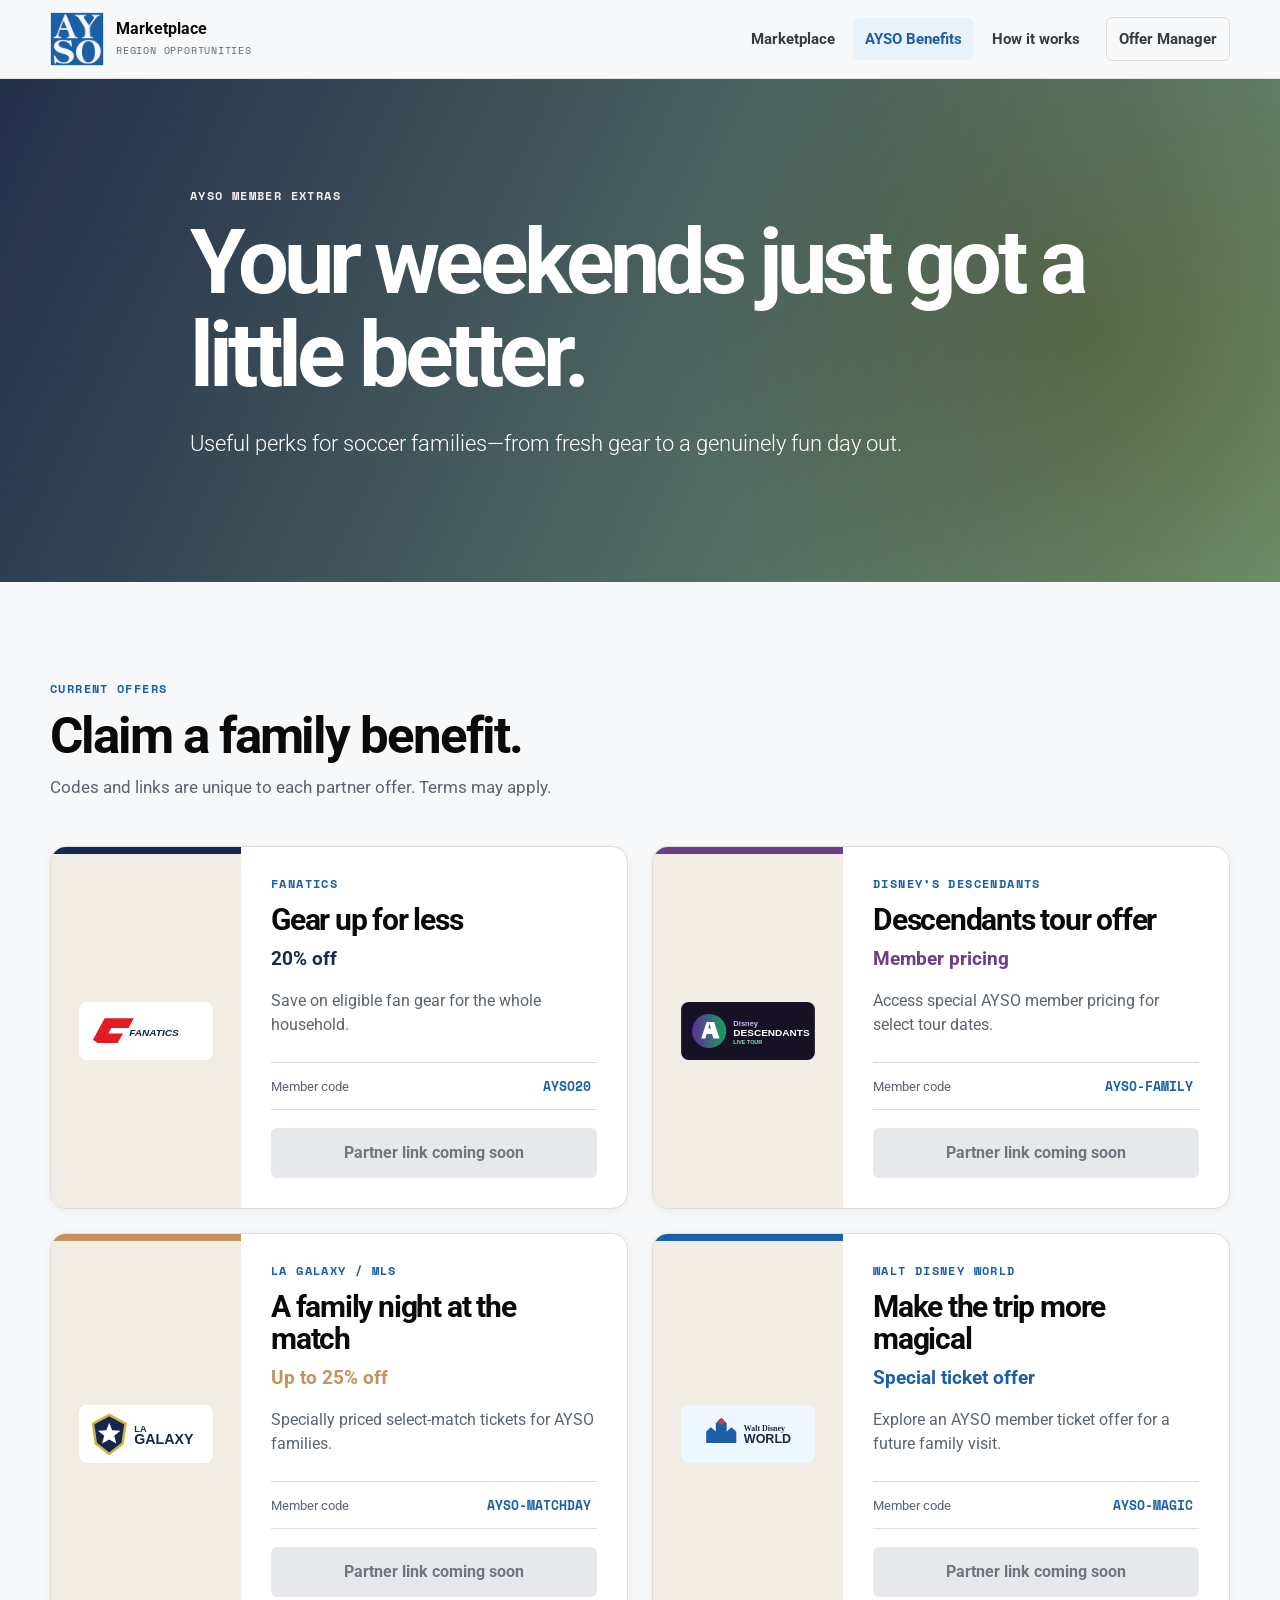
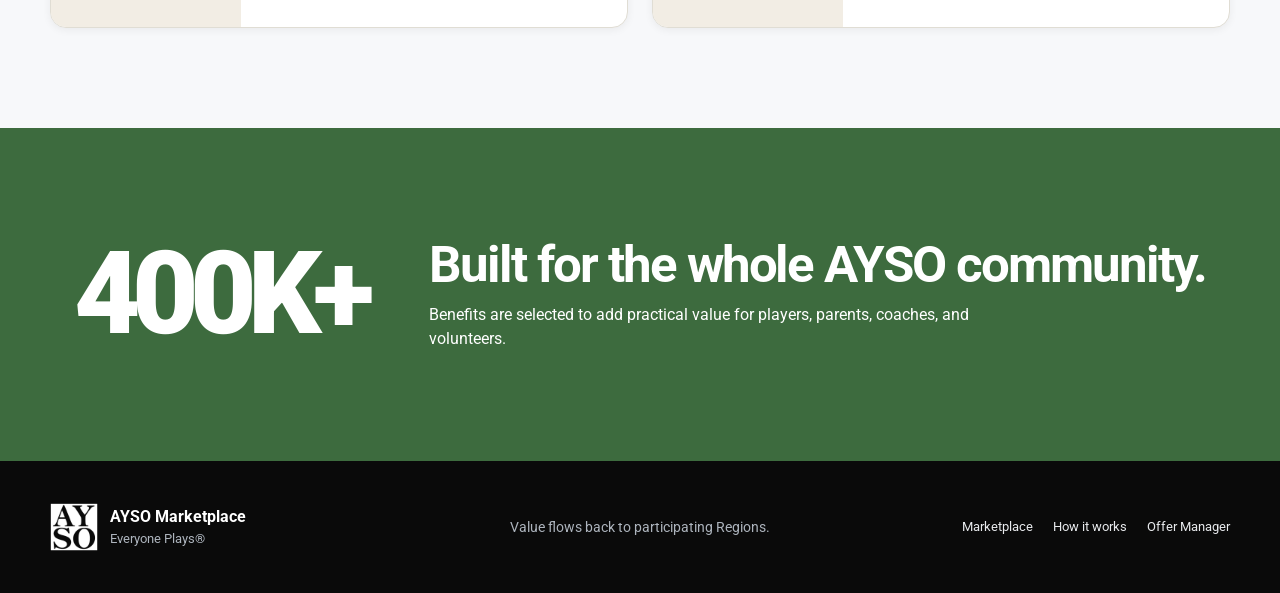
==== benefits.html @ 792e5c8b "Build final AYSO marketplace prototype" ====
<!doctype html>
<html lang="en">
  <head>
    <meta charset="UTF-8" />
    <meta name="viewport" content="width=device-width, initial-scale=1.0" />
    <meta name="description" content="AYSO member benefits for soccer families." />
    <title>AYSO Benefits</title>
    <link rel="preconnect" href="https://fonts.googleapis.com" />
    <link rel="preconnect" href="https://fonts.gstatic.com" crossorigin />
    <link href="https://fonts.googleapis.com/css2?family=Roboto:wght@300;400;500;700;900&family=Space+Mono:wght@400;700&display=swap" rel="stylesheet" />
    <link rel="stylesheet" href="styles.css" />
  </head>
  <body data-page="benefits">
    <a class="skip-link" href="#main">Skip to content</a>
    <header class="site-header"><div class="shell nav-shell">
      <a class="brand-lockup" href="index.html" aria-label="AYSO Marketplace home"><img src="assets/logos/ayso-square-heritage-blue-on-field-white-512.png" alt="AYSO" /><span><strong>Marketplace</strong><small>Region opportunities</small></span></a>
      <button class="menu-button" type="button" aria-label="Toggle navigation" aria-expanded="false">Menu</button>
      <nav class="main-nav" aria-label="Main navigation"><a href="index.html">Marketplace</a><a class="active" href="benefits.html">AYSO Benefits</a><a href="explainers.html">How it works</a><a class="admin-link" href="admin.html">Offer Manager</a></nav>
    </div></header>
    <main id="main">
      <section class="page-hero benefits-hero"><div class="shell narrow">
        <p class="utility-label light-label">AYSO member extras</p>
        <h1>Your weekends just got a little better.</h1>
        <p class="lead">Useful perks for soccer families—from fresh gear to a genuinely fun day out.</p>
      </div></section>
      <section class="content-section"><div class="shell">
        <div class="section-bar"><div><p class="utility-label">Current offers</p><h2>Claim a family benefit.</h2><p class="section-intro">Codes and links are unique to each partner offer. Terms may apply.</p></div></div>
        <div id="benefitGrid" class="benefit-grid"></div>
      </div></section>
      <section class="benefits-note"><div class="shell benefits-note-inner"><span class="big-number">400K+</span><div><h2>Built for the whole AYSO community.</h2><p>Benefits are selected to add practical value for players, parents, coaches, and volunteers.</p></div></div></section>
    </main>
    <footer class="site-footer"><div class="shell footer-grid"><div class="footer-brand"><img src="assets/logos/ayso-square-white-512.png" alt="" /><span><strong>AYSO Marketplace</strong><small>Everyone Plays®</small></span></div><p>Value flows back to participating Regions.</p><nav><a href="index.html">Marketplace</a><a href="explainers.html">How it works</a><a href="admin.html">Offer Manager</a></nav></div></footer>
    <script src="data.js"></script><script src="app.js"></script>
  </body>
</html>
---- styles.css ----
:root {
  --blue: #1b5fa7;
  --red: #d63a2f;
  --field-white: #f7f8fa;
  --black: #0a0a0a;
  --navy: #1a2744;
  --camel: #c4935a;
  --cream: #f2ede4;
  --gold: #d4a843;
  --grass: #3d6b3e;
  --muted: #5a6470;
  --divider: #e0ddd4;
  --card: #fff;
  --shadow-sm: 0 2px 8px rgba(10, 10, 10, .06);
  --shadow-lg: 0 22px 60px rgba(10, 10, 10, .14);
}

* { box-sizing: border-box; }
html { scroll-behavior: smooth; }
body { margin: 0; color: var(--black); background: var(--field-white); font-family: Roboto, "Helvetica Neue", Arial, sans-serif; line-height: 1.5; }
body.drawer-open { overflow: hidden; }
img { display: block; max-width: 100%; }
a { color: inherit; }
button, input, textarea, select { font: inherit; }
button, a { -webkit-tap-highlight-color: transparent; }
h1, h2, h3, p { margin-top: 0; }
h1, h2, h3 { line-height: 1.04; }
h1 { font-size: clamp(3rem, 7vw, 6rem); letter-spacing: -.055em; }
h2 { font-size: clamp(2rem, 4vw, 3.5rem); letter-spacing: -.04em; }
h3 { font-size: 1.5rem; letter-spacing: -.025em; }
.shell { width: min(1180px, calc(100% - 40px)); margin-inline: auto; }
.narrow { max-width: 900px; }
.skip-link { position: fixed; z-index: 100; top: 10px; left: 10px; padding: 10px 14px; color: white; background: var(--black); transform: translateY(-150%); }
.skip-link:focus { transform: none; }
.utility-label { margin-bottom: 12px; color: var(--blue); font: 700 .72rem/1.3 "Space Mono", monospace; letter-spacing: .12em; text-transform: uppercase; }
.light-label { color: var(--cream); }
.lead { max-width: 720px; font-size: clamp(1.15rem, 2vw, 1.35rem); font-weight: 300; line-height: 1.55; }
.section-intro { max-width: 610px; margin-bottom: 0; color: var(--muted); font-size: 1.05rem; }

.site-header { position: sticky; z-index: 50; top: 0; border-bottom: 1px solid rgba(224, 221, 212, .8); background: rgba(247, 248, 250, .94); backdrop-filter: blur(16px); }
.nav-shell { min-height: 78px; display: flex; align-items: center; justify-content: space-between; gap: 30px; }
.brand-lockup { display: inline-flex; align-items: center; gap: 12px; color: var(--black); text-decoration: none; }
.brand-lockup img { width: 54px; height: 54px; object-fit: contain; }
.brand-lockup span { display: grid; line-height: 1.05; }
.brand-lockup strong { font-size: 1.02rem; }
.brand-lockup small { margin-top: 6px; color: var(--muted); font: 400 .62rem "Space Mono", monospace; letter-spacing: .08em; text-transform: uppercase; }
.main-nav { display: flex; align-items: center; gap: 6px; }
.main-nav a { padding: 10px 12px; border-radius: 6px; color: #343b45; font-size: .92rem; font-weight: 700; text-decoration: none; }
.main-nav a:hover, .main-nav a.active { color: var(--blue); background: #e9f1f9; }
.main-nav .admin-link { margin-left: 8px; border: 1px solid var(--divider); }
.menu-button { display: none; border: 0; background: none; font-weight: 700; }

.market-hero { min-height: 620px; display: grid; align-items: center; color: white; background: linear-gradient(115deg, rgba(26,39,68,.98), rgba(27,95,167,.91)), radial-gradient(circle at 85% 20%, #6b8aa8, transparent 38%); }
.hero-grid { display: grid; grid-template-columns: minmax(0, 1.4fr) minmax(300px, .6fr); align-items: center; gap: 80px; padding-block: 90px; }
.hero-copy h1 { max-width: 800px; margin-bottom: 26px; }
.hero-copy .lead { color: #e9edf3; }
.trust-row { display: flex; flex-wrap: wrap; gap: 24px; margin-top: 38px; }
.trust-row span { display: inline-flex; align-items: center; gap: 8px; color: #e8edf4; font-size: .9rem; font-weight: 700; }
.trust-row span::before { content: "✓"; display: grid; width: 22px; height: 22px; place-items: center; border-radius: 50%; color: var(--navy); background: var(--cream); }
.region-tool { padding: 30px; border: 1px solid rgba(255,255,255,.18); border-radius: 16px; color: var(--black); background: var(--cream); box-shadow: var(--shadow-lg); }
.region-tool label { display: block; margin: 16px 0 7px; font-size: .82rem; font-weight: 700; }
.region-tool input { width: 100%; padding: 14px; border: 1px solid #c9c5bd; border-radius: 6px; background: white; }
.region-tool p:last-child { margin: 16px 0 0; color: var(--muted); font-size: .82rem; }

.shop-section, .content-section { padding: 100px 0; }
.section-bar { display: flex; align-items: end; justify-content: space-between; gap: 30px; margin-bottom: 46px; }
.section-bar h2 { margin-bottom: 12px; }
.filter-group { display: flex; flex-wrap: wrap; gap: 8px; }
.filter-button { padding: 10px 15px; border: 1px solid var(--divider); border-radius: 999px; color: var(--muted); background: white; cursor: pointer; }
.filter-button.active, .filter-button:hover { border-color: var(--navy); color: white; background: var(--navy); }
.product-grid { display: grid; grid-template-columns: repeat(3, 1fr); gap: 24px; }
.product-card { overflow: hidden; border: 1px solid var(--divider); border-radius: 12px; background: white; box-shadow: var(--shadow-sm); transition: transform .2s, box-shadow .2s; }
.product-card:hover { transform: translateY(-5px); box-shadow: 0 18px 42px rgba(10,10,10,.11); }
.product-visual { position: relative; min-height: 230px; display: grid; place-items: center; padding: 50px; border-bottom: 5px solid var(--card-accent); background: linear-gradient(145deg, #fff, var(--cream)); }
.partner-logo { max-width: 170px; max-height: 72px; object-fit: contain; }
.logo-fallback { display: grid; width: 110px; height: 110px; place-items: center; border-radius: 18px; color: white; background: var(--card-accent, var(--navy)); font-size: 2.1rem; font-weight: 900; letter-spacing: -.08em; }
.status-pill { position: absolute; top: 16px; right: 16px; padding: 7px 9px; border-radius: 999px; color: var(--grass); background: #e8f3ea; font: 700 .63rem "Space Mono", monospace; text-transform: uppercase; }
.status-pill.review { color: #7c5710; background: #faf0d8; }
.product-copy { padding: 26px; }
.product-copy h3 { margin-bottom: 12px; }
.product-copy > p:not(.utility-label) { min-height: 72px; color: var(--muted); }
.price-line { display: flex; align-items: end; justify-content: space-between; padding: 17px 0; border-top: 1px solid var(--divider); }
.price-line span { color: var(--muted); font-size: .82rem; }
.price-line strong { font-size: 1.45rem; }
.price-line small { color: var(--muted); font-size: .7rem; font-weight: 400; }
.button { display: inline-flex; min-height: 46px; align-items: center; justify-content: center; padding: 12px 18px; border: 1px solid transparent; border-radius: 6px; font-weight: 700; text-decoration: none; cursor: pointer; }
.card-button, .full-button { width: 100%; color: white; background: var(--navy); }
.card-button:hover, .full-button:hover { background: var(--blue); }
.empty-results { grid-column: 1 / -1; padding: 70px; border: 1px dashed var(--divider); text-align: center; background: white; }

.benefit-promo { padding: 78px 0; color: white; background: var(--blue); }
.benefit-promo-inner { display: flex; align-items: center; justify-content: space-between; gap: 40px; }
.benefit-promo h2 { max-width: 700px; margin-bottom: 14px; }
.benefit-promo p:last-child { margin-bottom: 0; color: #dfeaf6; font-size: 1.1rem; }
.white-button { color: var(--navy); background: white; }
.white-button:hover { background: var(--cream); }

.page-hero { padding: 110px 0 100px; color: white; background: var(--navy); }
.page-hero h1 { max-width: 900px; margin-bottom: 25px; }
.benefits-hero { background: linear-gradient(115deg, rgba(26,39,68,.96), rgba(61,107,62,.72)), radial-gradient(circle at 85%, var(--camel), transparent 36%); }
.explainer-hero { background: linear-gradient(120deg, var(--blue), var(--navy)); }
.benefit-grid { display: grid; grid-template-columns: repeat(2, 1fr); gap: 24px; }
.benefit-card { display: grid; grid-template-columns: 190px 1fr; overflow: hidden; border: 1px solid var(--divider); border-radius: 16px; background: white; box-shadow: var(--shadow-sm); }
.benefit-visual { display: grid; min-height: 330px; place-items: center; padding: 28px; border-top: 7px solid var(--card-accent); background: var(--cream); }
.benefit-copy { padding: 30px; }
.benefit-copy h2 { margin-bottom: 10px; font-size: 1.9rem; }
.discount { display: block; margin-bottom: 15px; color: var(--card-accent); font-size: 1.2rem; }
.benefit-copy > p:not(.utility-label) { color: var(--muted); }
.code-row { display: flex; align-items: center; justify-content: space-between; margin: 25px 0 18px; padding: 12px 0; border-block: 1px solid var(--divider); }
.code-row span { color: var(--muted); font-size: .8rem; }
.code-row button { border: 0; color: var(--blue); background: none; font: 700 .82rem "Space Mono", monospace; cursor: pointer; }
.placeholder-link { color: #6f7680; background: #e6e8eb; cursor: not-allowed; }
.benefits-note { padding: 80px 0; color: white; background: var(--grass); }
.benefits-note-inner { display: flex; align-items: center; justify-content: center; gap: 65px; }
.big-number { font-size: clamp(4rem, 9vw, 8rem); font-weight: 900; letter-spacing: -.08em; }
.benefits-note h2 { margin-bottom: 12px; }
.benefits-note p { max-width: 580px; margin-bottom: 0; }

.steps-grid { display: grid; grid-template-columns: repeat(3, 1fr); gap: 1px; margin-bottom: 110px; background: var(--divider); }
.steps-grid article { padding: 42px; background: white; }
.steps-grid span { color: var(--red); font: 700 .8rem "Space Mono", monospace; }
.steps-grid h2 { margin: 30px 0 16px; font-size: 2rem; }
.steps-grid p, .placement-list p, .economics-card p { color: var(--muted); }
.explainer-layout { display: grid; grid-template-columns: 1fr 440px; gap: 80px; align-items: start; }
.placement-list { margin-top: 38px; }
.placement-list article { padding: 25px 0; border-top: 1px solid var(--divider); }
.placement-list strong { font-size: 1.2rem; }
.placement-list p { margin: 8px 0 0; }
.economics-card { padding: 38px; border-radius: 12px; background: var(--cream); }
.economics-card h2 { font-size: 2rem; }
.formula { display: flex; justify-content: space-between; padding: 16px 0; border-top: 1px solid #d3cdc2; }
.formula.featured { margin-top: 4px; padding: 16px; border: 0; color: white; background: var(--blue); }
.small-copy { margin: 22px 0 0; font-size: .85rem; }
.guardrail-section { margin-top: 110px; }
.guardrail-grid { display: grid; grid-template-columns: repeat(3, 1fr); gap: 12px; margin-top: 35px; }
.guardrail-grid span { padding: 22px; border-left: 4px solid var(--blue); background: white; font-weight: 700; box-shadow: var(--shadow-sm); }

.admin-hero { padding: 70px 0; color: white; background: var(--navy); }
.admin-heading, .admin-intro { display: flex; align-items: end; justify-content: space-between; gap: 35px; }
.admin-heading h1 { margin-bottom: 12px; font-size: clamp(3rem, 6vw, 5rem); }
.admin-heading p:last-child { margin-bottom: 0; color: #d9dfe9; }
.admin-actions { display: flex; gap: 10px; }
.secondary-button { border-color: rgba(255,255,255,.35); color: white; background: transparent; }
.outline-button { border-color: var(--blue); color: var(--blue); background: transparent; }
.admin-intro { margin-bottom: 30px; }
.admin-intro h2 { margin-bottom: 12px; font-size: 2.5rem; }
.admin-intro p:last-child { max-width: 750px; margin-bottom: 0; color: var(--muted); }
.benefit-admin-heading { margin-top: 90px; }
.editor-stack { display: grid; gap: 18px; }
.editor-card { padding: 28px; border: 1px solid var(--divider); border-radius: 10px; background: white; box-shadow: var(--shadow-sm); }
.editor-card-head { display: flex; align-items: center; justify-content: space-between; margin-bottom: 24px; }
.editor-card-head .utility-label { margin-bottom: 6px; }
.editor-card-head h3 { margin: 0; }
.text-button { border: 0; background: transparent; cursor: pointer; }
.danger { color: #a52b23; }
.form-grid { display: grid; grid-template-columns: repeat(4, 1fr); gap: 18px; }
.form-grid label { display: grid; gap: 7px; color: #3f4650; font-size: .78rem; font-weight: 700; }
.form-grid .wide { grid-column: span 2; }
.form-grid input, .form-grid textarea, .form-grid select { width: 100%; min-height: 45px; padding: 11px; border: 1px solid #cfd3d8; border-radius: 5px; color: var(--black); background: white; }
.form-grid textarea { min-height: 92px; resize: vertical; }
.form-grid input[type="color"] { padding: 4px; }
.calculation { display: grid; align-content: center; padding: 12px 15px; border-radius: 6px; color: white; background: var(--blue); }
.calculation span, .calculation small { font-size: .7rem; }
.calculation strong { font-size: 1.35rem; }
.save-notice { position: fixed; z-index: 80; top: 95px; right: 24px; max-width: 380px; padding: 14px 18px; border-radius: 6px; color: white; background: var(--grass); box-shadow: var(--shadow-lg); opacity: 0; transform: translateY(-15px); pointer-events: none; transition: .2s; }
.save-notice.show { opacity: 1; transform: none; }

.drawer { position: fixed; z-index: 90; inset: 0; visibility: hidden; }
.drawer.open { visibility: visible; }
.drawer-scrim { position: absolute; inset: 0; border: 0; background: rgba(10,10,10,.58); opacity: 0; transition: opacity .25s; }
.drawer.open .drawer-scrim { opacity: 1; }
.drawer-panel { position: absolute; top: 0; right: 0; width: min(560px, 100%); height: 100%; overflow-y: auto; padding: 70px 40px 40px; background: white; box-shadow: var(--shadow-lg); transform: translateX(100%); transition: transform .28s ease; }
.drawer.open .drawer-panel { transform: none; }
.drawer-close { position: absolute; top: 20px; right: 25px; width: 38px; height: 38px; border: 0; border-radius: 50%; background: var(--field-white); font-size: 1.5rem; cursor: pointer; }
.drawer-brand { min-height: 180px; display: grid; place-items: center; margin-bottom: 30px; border-bottom: 5px solid var(--card-accent); background: var(--cream); }
.drawer-logo { max-width: 200px; max-height: 80px; }
.drawer-panel h2 { margin-bottom: 15px; }
.drawer-panel > div > p:not(.utility-label, .estimate-note) { color: var(--muted); }
.drawer-meta { display: grid; grid-template-columns: 1fr 1fr; gap: 12px; margin: 28px 0; }
.drawer-meta span { display: grid; gap: 5px; padding: 15px; color: var(--muted); background: var(--field-white); font-size: .75rem; }
.drawer-meta strong { color: var(--black); font-size: .95rem; }
.placement-options { display: grid; gap: 10px; margin: 18px 0; }
.placement-option { display: grid; grid-template-columns: auto 1fr auto; align-items: center; gap: 12px; padding: 15px; border: 1px solid var(--divider); border-radius: 6px; cursor: pointer; }
.placement-option:has(input:checked) { border-color: var(--blue); background: #edf4fb; }
.placement-option span { display: grid; }
.placement-option small { color: var(--muted); }
.estimate-note { color: var(--muted); font-size: .78rem; }

.site-footer { padding: 42px 0; color: white; background: var(--black); }
.footer-grid { display: grid; grid-template-columns: 1fr auto 1fr; align-items: center; gap: 30px; }
.footer-brand { display: flex; align-items: center; gap: 12px; }
.footer-brand img { width: 48px; height: 48px; object-fit: contain; }
.footer-brand span { display: grid; }
.footer-brand small { color: #adb4bd; }
.site-footer p { margin: 0; color: #adb4bd; font-size: .85rem; }
.site-footer nav { display: flex; justify-content: end; gap: 20px; }
.site-footer a { color: #e8eaed; font-size: .82rem; text-decoration: none; }

@media (max-width: 980px) {
  .product-grid { grid-template-columns: repeat(2, 1fr); }
  .hero-grid { grid-template-columns: 1fr; gap: 45px; }
  .region-tool { max-width: 600px; }
  .benefit-card { grid-template-columns: 1fr; }
  .benefit-visual { min-height: 190px; }
  .explainer-layout { grid-template-columns: 1fr; }
  .form-grid { grid-template-columns: repeat(2, 1fr); }
  .footer-grid { grid-template-columns: 1fr; text-align: center; }
  .footer-brand, .site-footer nav { justify-content: center; }
}

@media (max-width: 760px) {
  .shell { width: min(100% - 28px, 1180px); }
  .nav-shell { min-height: 70px; }
  .brand-lockup img { width: 46px; height: 46px; }
  .menu-button { display: block; }
  .main-nav { position: absolute; top: 70px; left: 0; right: 0; display: none; padding: 12px 14px 18px; border-bottom: 1px solid var(--divider); background: var(--field-white); box-shadow: var(--shadow-sm); }
  .main-nav.open { display: grid; }
  .main-nav .admin-link { margin-left: 0; }
  h1 { font-size: clamp(2.8rem, 14vw, 4.5rem); }
  .market-hero { min-height: auto; }
  .hero-grid, .page-hero { padding-block: 70px; }
  .shop-section, .content-section { padding-block: 70px; }
  .section-bar, .benefit-promo-inner, .benefits-note-inner, .admin-heading, .admin-intro { align-items: stretch; flex-direction: column; }
  .product-grid, .benefit-grid, .steps-grid, .guardrail-grid { grid-template-columns: 1fr; }
  .steps-grid { gap: 12px; margin-bottom: 70px; background: transparent; }
  .benefit-card { grid-template-columns: 1fr; }
  .benefit-promo-inner { display: flex; }
  .benefits-note-inner { display: flex; text-align: center; gap: 15px; }
  .admin-heading, .admin-intro { display: flex; }
  .admin-actions { flex-wrap: wrap; }
  .form-grid { grid-template-columns: 1fr; }
  .form-grid .wide { grid-column: span 1; }
  .drawer-panel { padding-inline: 22px; }
  .drawer-meta { grid-template-columns: 1fr; }
  .trust-row { gap: 13px; }
}

@media (prefers-reduced-motion: reduce) {
  *, *::before, *::after { scroll-behavior: auto !important; transition: none !important; }
}
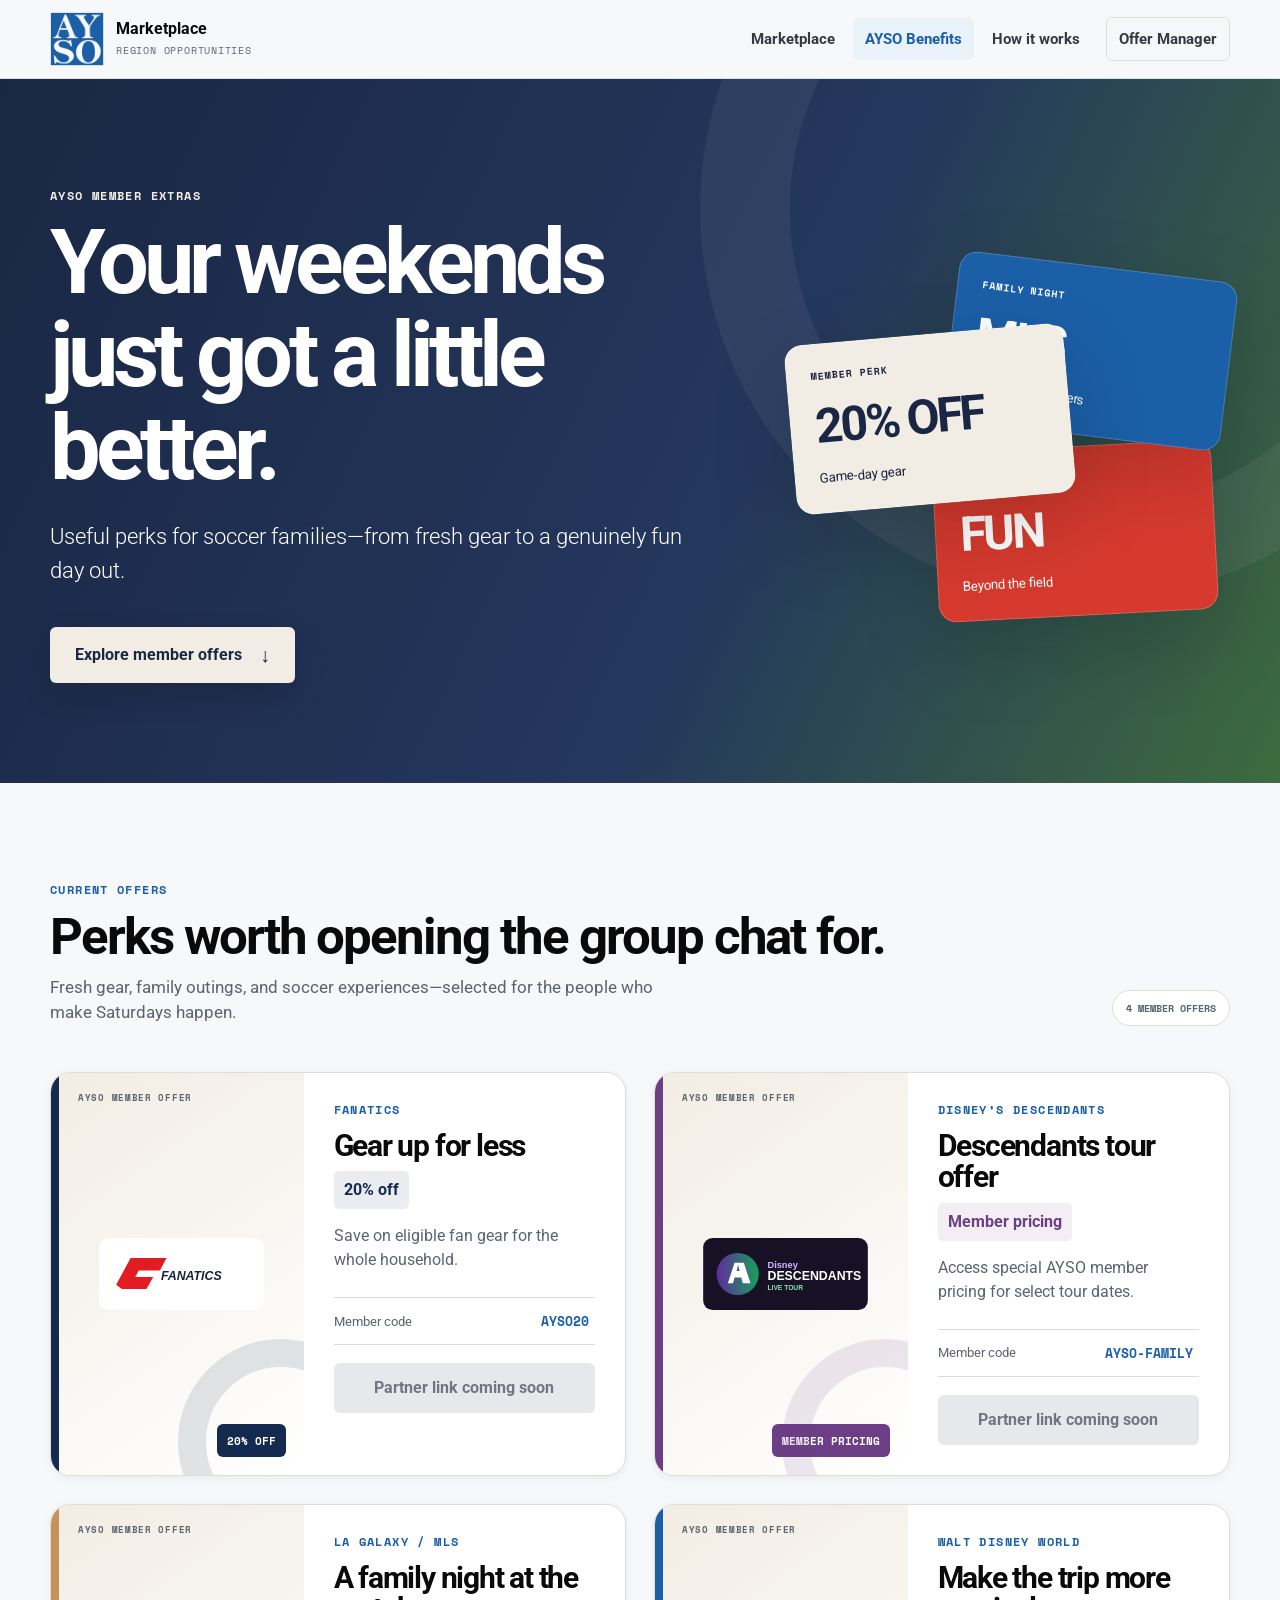
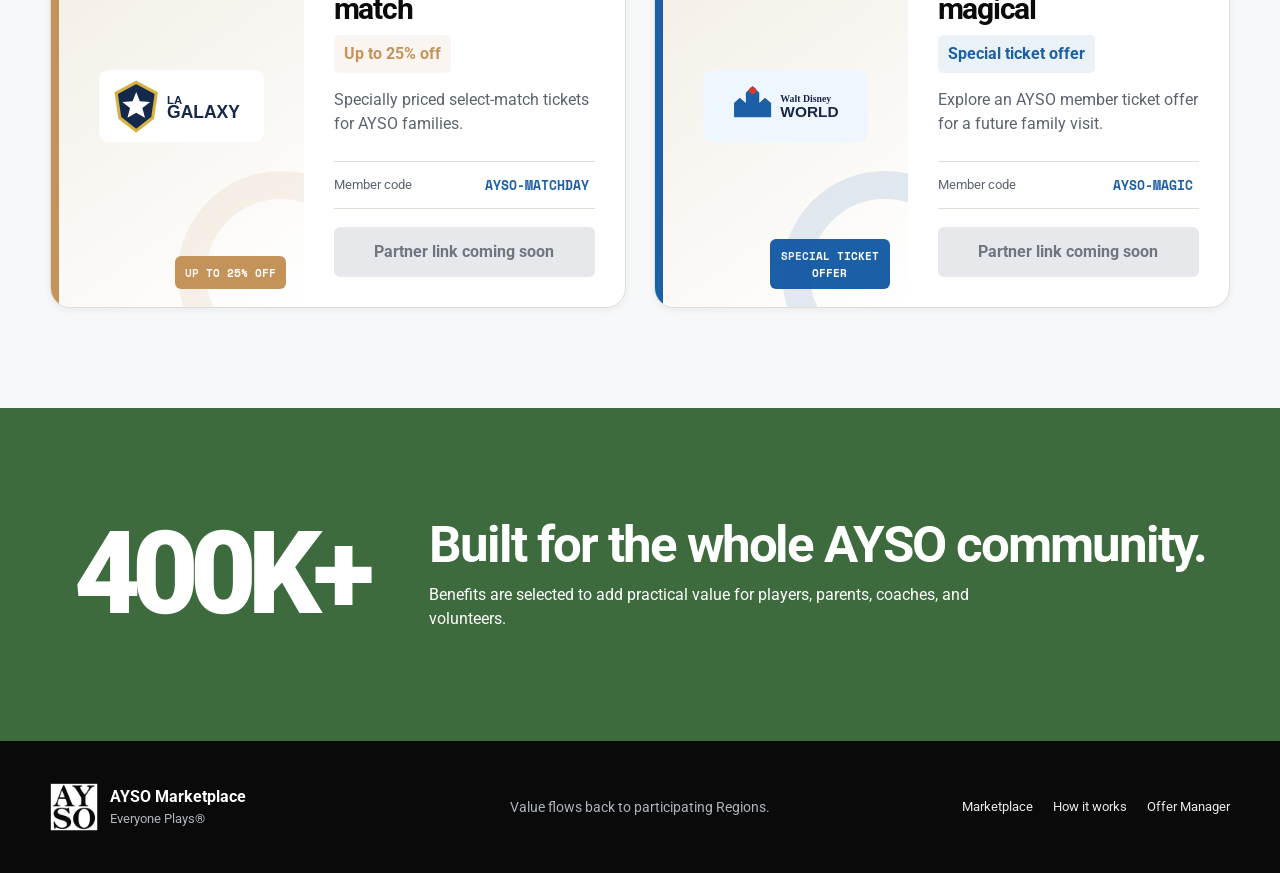
==== commit 50dc0117: "Polish marketplace storefront design" ====
--- a/benefits.html
+++ b/benefits.html
@@ -18,13 +18,21 @@
       <nav class="main-nav" aria-label="Main navigation"><a href="index.html">Marketplace</a><a class="active" href="benefits.html">AYSO Benefits</a><a href="explainers.html">How it works</a><a class="admin-link" href="admin.html">Offer Manager</a></nav>
     </div></header>
     <main id="main">
-      <section class="page-hero benefits-hero"><div class="shell narrow">
-        <p class="utility-label light-label">AYSO member extras</p>
-        <h1>Your weekends just got a little better.</h1>
-        <p class="lead">Useful perks for soccer families—from fresh gear to a genuinely fun day out.</p>
+      <section class="page-hero benefits-hero"><div class="shell benefits-hero-grid">
+        <div>
+          <p class="utility-label light-label">AYSO member extras</p>
+          <h1>Your weekends just got a little better.</h1>
+          <p class="lead">Useful perks for soccer families—from fresh gear to a genuinely fun day out.</p>
+          <a class="button hero-button" href="#benefitGrid">Explore member offers <span aria-hidden="true">↓</span></a>
+        </div>
+        <div class="perks-stack" aria-hidden="true">
+          <div class="perks-card card-one"><span>MEMBER PERK</span><strong>20% OFF</strong><small>Game-day gear</small></div>
+          <div class="perks-card card-two"><span>FAMILY NIGHT</span><strong>MLS</strong><small>Special ticket offers</small></div>
+          <div class="perks-card card-three"><span>AYSO EXTRA</span><strong>FUN</strong><small>Beyond the field</small></div>
+        </div>
       </div></section>
       <section class="content-section"><div class="shell">
-        <div class="section-bar"><div><p class="utility-label">Current offers</p><h2>Claim a family benefit.</h2><p class="section-intro">Codes and links are unique to each partner offer. Terms may apply.</p></div></div>
+        <div class="section-bar"><div><p class="utility-label">Current offers</p><h2>Perks worth opening the group chat for.</h2><p class="section-intro">Fresh gear, family outings, and soccer experiences—selected for the people who make Saturdays happen.</p></div><span class="offer-count">4 member offers</span></div>
         <div id="benefitGrid" class="benefit-grid"></div>
       </div></section>
       <section class="benefits-note"><div class="shell benefits-note-inner"><span class="big-number">400K+</span><div><h2>Built for the whole AYSO community.</h2><p>Benefits are selected to add practical value for players, parents, coaches, and volunteers.</p></div></div></section>
--- a/styles.css
+++ b/styles.css
@@ -238,3 +238,89 @@
 @media (prefers-reduced-motion: reduce) {
   *, *::before, *::after { scroll-behavior: auto !important; transition: none !important; }
 }
+
+/* Premium storefront visual pass */
+.market-hero { position: relative; min-height: 760px; overflow: hidden; background: linear-gradient(120deg, #111b32 0%, #1a2744 48%, #1b5fa7 100%); }
+.market-hero::before { content: ""; position: absolute; width: 720px; height: 720px; top: -320px; right: -120px; border: 1px solid rgba(255,255,255,.12); border-radius: 50%; box-shadow: 0 0 0 90px rgba(255,255,255,.025), 0 0 0 180px rgba(255,255,255,.018); }
+.market-hero::after { content: "64"; position: absolute; left: -25px; bottom: -105px; color: rgba(255,255,255,.035); font-size: 28rem; font-weight: 900; line-height: 1; letter-spacing: -.12em; }
+.hero-grid { position: relative; z-index: 1; grid-template-columns: minmax(0,.92fr) minmax(480px,.72fr); gap: 90px; }
+.hero-copy h1 { max-width: 720px; font-size: clamp(4rem,7vw,7.2rem); }
+.hero-button { gap: 18px; min-height: 54px; margin-top: 18px; padding-inline: 24px; color: var(--navy); background: var(--cream); box-shadow: 0 12px 30px rgba(10,10,10,.16); }
+.hero-button:hover { background: white; transform: translateY(-2px); }
+.hero-button span { font-size: 1.25rem; }
+.trust-row { padding-top: 25px; border-top: 1px solid rgba(255,255,255,.17); }
+.trust-row span::before { content: "✓"; }
+.hero-commerce { position: relative; }
+.kit-preview { overflow: hidden; border: 1px solid rgba(255,255,255,.2); border-radius: 24px; color: var(--black); background: linear-gradient(150deg,#fff,#edf2f7); box-shadow: 0 28px 80px rgba(10,10,10,.18); }
+.preview-topline { display: flex; justify-content: space-between; padding: 17px 22px; border-bottom: 1px solid #dce2e8; font: 700 .62rem "Space Mono",monospace; letter-spacing: .08em; text-transform: uppercase; }
+.preview-topline span { color: var(--muted); }
+.jersey-stage { position: relative; min-height: 380px; display: grid; place-items: center; background: radial-gradient(circle at 50% 45%,#fff 0 18%,transparent 58%),linear-gradient(135deg,rgba(27,95,167,.06),transparent 55%); }
+.jersey-svg { width: min(88%,390px); filter: drop-shadow(0 22px 20px rgba(26,39,68,.15)); }
+.jersey-shape { fill: #fff; stroke: var(--navy); stroke-width: 3; }
+.jersey-collar { fill: none; stroke: var(--red); stroke-width: 8; }
+.zone { fill: var(--blue); stroke: var(--navy); stroke-width: 1.5; }
+.zone-back { fill: var(--red); }
+.jersey-svg text { fill: white; font: 700 11px "Space Mono",monospace; text-anchor: middle; }
+.placement-tag { position: absolute; padding: 7px 10px; border-radius: 999px; color: white; background: var(--navy); font: 700 .6rem "Space Mono",monospace; letter-spacing: .06em; text-transform: uppercase; box-shadow: var(--shadow-sm); }
+.tag-sleeve { left: 7%; top: 28%; }
+.tag-chest { right: 8%; top: 39%; background: var(--red); }
+.region-tool { position: relative; z-index: 2; width: calc(100% - 36px); margin: -38px auto 0; padding: 22px; border: 1px solid var(--divider); border-radius: 14px; background: rgba(242,237,228,.97); box-shadow: 0 14px 35px rgba(10,10,10,.09); }
+.estimate-heading { display: flex; align-items: center; justify-content: space-between; }
+.estimate-heading .utility-label { margin: 0; }
+.estimate-heading > span { padding: 5px 8px; border-radius: 999px; color: var(--grass); background: #dcebdd; font: 700 .58rem "Space Mono",monospace; text-transform: uppercase; }
+.estimate-fields { display: grid; grid-template-columns: 1.4fr .6fr; gap: 12px; margin-top: 15px; }
+.region-tool label { display: grid; gap: 6px; margin: 0; font-size: .72rem; }
+.region-tool input { padding: 12px; border-radius: 7px; }
+.region-tool p:last-child { margin-top: 13px; font-size: .75rem; }
+.shop-section { padding-block: 120px; background: linear-gradient(#f7f8fa,#f1f3f6); }
+.product-grid { gap: 28px; }
+.product-card { border-radius: 18px; box-shadow: 0 3px 12px rgba(10,10,10,.055); transition: transform .25s,box-shadow .25s,border-color .25s; }
+.product-card:hover { transform: translateY(-8px); box-shadow: 0 14px 35px rgba(10,10,10,.09); }
+.product-visual { min-height: 285px; overflow: hidden; padding: 56px; border-bottom: 1px solid var(--divider); background: linear-gradient(145deg,#fff,#f1eee7); }
+.product-visual::after { content: ""; position: absolute; width: 180px; height: 180px; right: -85px; bottom: -90px; border: 35px solid color-mix(in srgb,var(--card-accent) 12%,transparent); border-radius: 50%; }
+.card-index { position: absolute; top: 20px; left: 21px; color: rgba(10,10,10,.24); font: 700 .68rem "Space Mono",monospace; }
+.visual-caption { position: absolute; bottom: 17px; left: 21px; color: var(--muted); font: 700 .58rem "Space Mono",monospace; letter-spacing: .07em; text-transform: uppercase; }
+.product-copy { padding: 28px; }
+.placement-chips { display: flex; flex-wrap: wrap; gap: 6px; margin: 22px 0 8px; }
+.placement-chips span { padding: 6px 8px; border-radius: 5px; color: #46505c; background: #f0f2f4; font: 700 .61rem "Space Mono",monospace; text-transform: uppercase; }
+.card-button { min-height: 51px; justify-content: space-between; padding-inline: 19px; }
+.benefit-promo { position: relative; overflow: hidden; background: linear-gradient(115deg,var(--blue),#124c86); }
+.benefit-promo::after { content: "AYSO"; position: absolute; right: -20px; bottom: -65px; color: rgba(255,255,255,.06); font-size: 10rem; font-weight: 900; letter-spacing: -.08em; }
+.benefit-promo-inner { position: relative; z-index: 1; }
+.benefits-hero { position: relative; overflow: hidden; background: linear-gradient(115deg,#1a2744,#24375d 58%,#3d6b3e); }
+.benefits-hero::after { content: ""; position: absolute; width: 600px; height: 600px; right: -200px; top: -260px; border: 90px solid rgba(242,237,228,.06); border-radius: 50%; }
+.benefits-hero-grid { position: relative; z-index: 1; display: grid; grid-template-columns: 1fr 440px; align-items: center; gap: 80px; }
+.perks-stack { position: relative; min-height: 360px; }
+.perks-card { position: absolute; width: 280px; min-height: 170px; display: grid; align-content: space-between; padding: 24px; border: 1px solid rgba(255,255,255,.2); border-radius: 18px; box-shadow: 0 28px 80px rgba(10,10,10,.18); }
+.perks-card span { font: 700 .62rem "Space Mono",monospace; letter-spacing: .1em; }
+.perks-card strong { font-size: 3rem; letter-spacing: -.06em; }
+.card-one { z-index: 3; left: 0; top: 78px; color: var(--navy); background: var(--cream); transform: rotate(-5deg); }
+.card-two { z-index: 2; right: 0; top: 10px; color: white; background: var(--blue); transform: rotate(7deg); }
+.card-three { z-index: 1; right: 15px; bottom: 0; color: white; background: var(--red); transform: rotate(-3deg); }
+.offer-count { padding: 9px 13px; border: 1px solid var(--divider); border-radius: 999px; color: var(--muted); background: white; font: 700 .65rem "Space Mono",monospace; text-transform: uppercase; }
+.benefit-grid { gap: 28px; }
+.benefit-card { grid-template-columns: 44% 56%; min-height: 390px; border-radius: 20px; transition: transform .25s,box-shadow .25s; }
+.benefit-card:hover { transform: translateY(-6px); box-shadow: 0 14px 35px rgba(10,10,10,.09); }
+.benefit-visual { position: relative; overflow: hidden; padding: 32px; border-top: 0; border-left: 8px solid var(--card-accent); background: linear-gradient(145deg,var(--cream),#fff); }
+.benefit-visual::after { content: ""; position: absolute; width: 150px; height: 150px; right: -80px; bottom: -70px; border: 28px solid color-mix(in srgb,var(--card-accent) 12%,transparent); border-radius: 50%; }
+.perk-badge { position: absolute; top: 18px; left: 19px; color: var(--muted); font: 700 .55rem "Space Mono",monospace; letter-spacing: .08em; }
+.benefit-discount-stamp { position: absolute; right: 18px; bottom: 18px; max-width: 120px; padding: 8px 10px; border-radius: 6px; color: white; background: var(--card-accent); font: 700 .7rem "Space Mono",monospace; text-align: center; text-transform: uppercase; }
+.discount { display: inline-block; padding: 7px 10px; border-radius: 5px; background: color-mix(in srgb,var(--card-accent) 9%,white); font-size: 1rem; }
+
+@media (max-width: 980px) {
+  .hero-grid { grid-template-columns: 1fr; }
+  .hero-commerce { max-width: 620px; }
+  .benefits-hero-grid { grid-template-columns: 1fr; }
+  .perks-stack { max-width: 500px; }
+}
+
+@media (max-width: 760px) {
+  .hero-copy h1 { font-size: clamp(3.2rem,15vw,5rem); }
+  .jersey-stage { min-height: 310px; }
+  .estimate-fields { grid-template-columns: 1fr; }
+  .region-tool { width: calc(100% - 20px); }
+  .perks-stack { min-height: 290px; transform: scale(.84); transform-origin: left top; }
+  .benefit-card { grid-template-columns: 1fr; }
+  .benefit-visual { min-height: 230px; border-left: 0; border-top: 7px solid var(--card-accent); }
+  .offer-count { align-self: flex-start; }
+}
